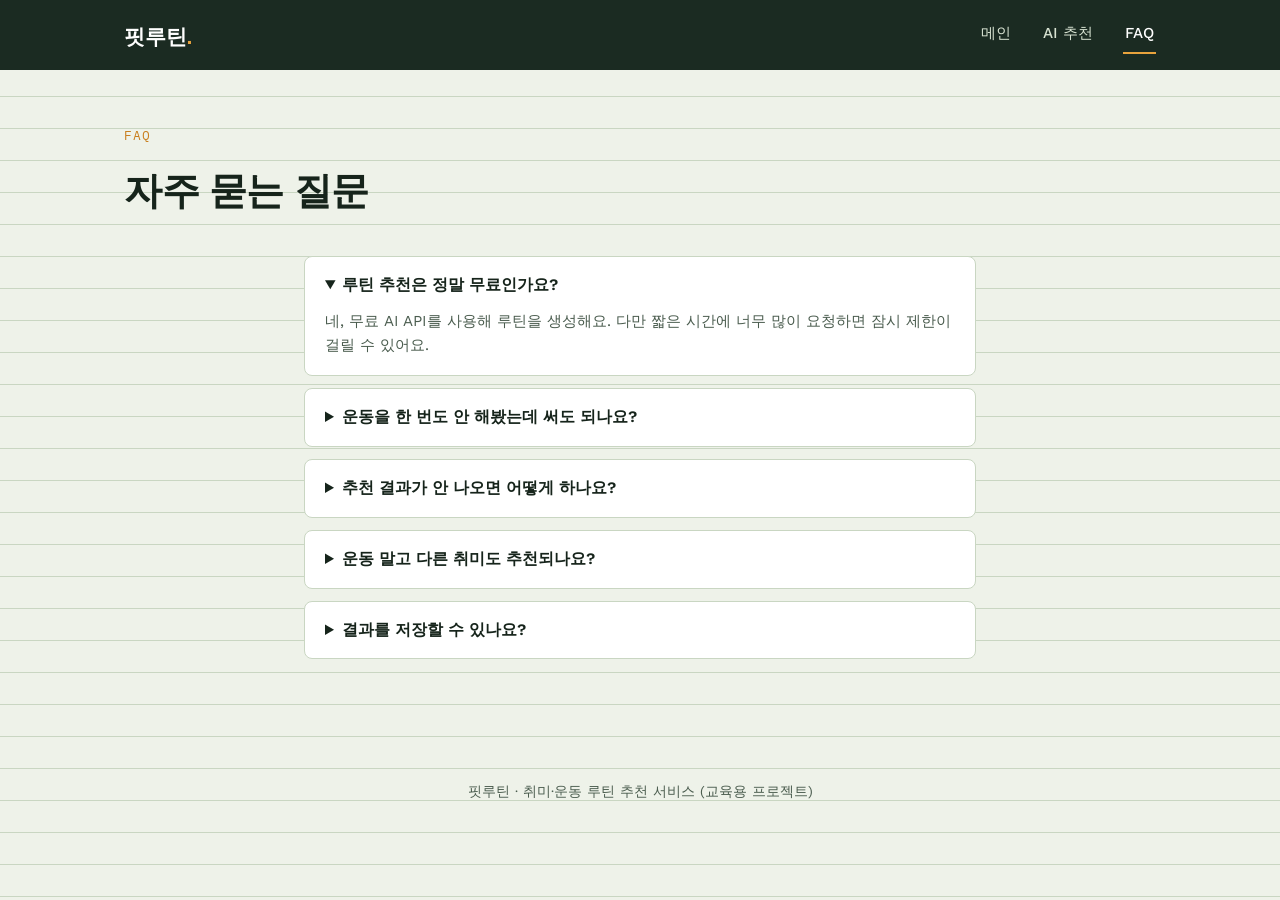
==== faq.html @ 35e96155 "Initial commit" ====
<!DOCTYPE html>
<html lang="ko">
<head>
<meta charset="UTF-8">
<meta name="viewport" content="width=device-width, initial-scale=1.0">
<title>FAQ | 핏루틴</title>
<link rel="stylesheet" href="css/style.css">
<link rel="preconnect" href="https://fonts.googleapis.com">
<link href="https://fonts.googleapis.com/css2?family=Oswald:wght@500;600;700&family=Work+Sans:wght@400;500;600&family=IBM+Plex+Mono:wght@500;600&display=swap" rel="stylesheet">
</head>
<body>

<header class="site-header">
  <div class="nav-wrap">
    <a href="index.html" class="logo">핏루틴<span class="logo-dot">.</span></a>
    <button class="nav-toggle" id="navToggle" aria-label="메뉴 열기" aria-expanded="false">
      <span></span><span></span><span></span>
    </button>
    <nav class="main-nav" id="mainNav">
      <a href="index.html">메인</a>
      <a href="recommend.html">AI 추천</a>
      <a href="faq.html" class="active">FAQ</a>
    </nav>
  </div>
</header>

<main class="faq-page">
  <section class="page-intro">
    <p class="eyebrow">FAQ</p>
    <h1>자주 묻는 질문</h1>
  </section>

  <section class="faq-list">
    <details class="faq-item" open>
      <summary>루틴 추천은 정말 무료인가요?</summary>
      <p>네, 무료 AI API를 사용해 루틴을 생성해요. 다만 짧은 시간에 너무 많이 요청하면 잠시 제한이 걸릴 수 있어요.</p>
    </details>
    <details class="faq-item">
      <summary>운동을 한 번도 안 해봤는데 써도 되나요?</summary>
      <p>물론이에요. 레벨을 '초급'으로 선택하면 무리 없는 강도로 루틴을 짜드려요.</p>
    </details>
    <details class="faq-item">
      <summary>추천 결과가 안 나오면 어떻게 하나요?</summary>
      <p>입력값이 비어있지 않은지 먼저 확인해주세요. 서버가 혼잡하거나 오류가 나면 화면에 안내 문구가 표시되며, 잠시 후 다시 시도하면 됩니다.</p>
    </details>
    <details class="faq-item">
      <summary>운동 말고 다른 취미도 추천되나요?</summary>
      <p>네, '관심사' 칸에 그림, 독서, 악기 등 원하는 취미를 자유롭게 입력하면 그에 맞는 루틴을 제안해드려요.</p>
    </details>
    <details class="faq-item">
      <summary>결과를 저장할 수 있나요?</summary>
      <p>현재는 화면 캡처로 저장하는 방식을 권장해요. 계정/저장 기능은 추후 업데이트 예정입니다.</p>
    </details>
  </section>
</main>

<footer class="site-footer">
  <p>핏루틴 · 취미·운동 루틴 추천 서비스 (교육용 프로젝트)</p>
</footer>

<script src="js/nav.js"></script>
</body>
</html>
---- css/style.css ----
/* ===== Design tokens ===== */
:root {
  --ink: #1B2B22;
  --paper: #EEF2E9;
  --paper-line: #C9D6C2;
  --amber: #E8A33D;
  --amber-deep: #C97F1E;
  --text: #16241B;
  --text-soft: #4A5C4E;
  --white: #FFFFFF;
  --danger: #B3452E;

  --font-display: 'Oswald', sans-serif;
  --font-body: 'Work Sans', sans-serif;
  --font-mono: 'IBM Plex Mono', monospace;

  --radius: 4px;
  --max-width: 1080px;
}

* { box-sizing: border-box; }

html { scroll-behavior: smooth; }

body {
  margin: 0;
  font-family: var(--font-body);
  color: var(--text);
  background: var(--paper);
  background-image: linear-gradient(var(--paper-line) 1px, transparent 1px);
  background-size: 100% 32px;
  line-height: 1.55;
}

a { color: inherit; }

h1, h2, h3 {
  font-family: var(--font-display);
  text-transform: none;
  letter-spacing: -0.01em;
  margin: 0 0 .4em;
}

:focus-visible {
  outline: 3px solid var(--amber-deep);
  outline-offset: 2px;
}

@media (prefers-reduced-motion: reduce) {
  * { animation: none !important; transition: none !important; }
}

/* ===== Header / Nav ===== */
.site-header {
  background: var(--ink);
  position: sticky;
  top: 0;
  z-index: 50;
}

.nav-wrap {
  max-width: var(--max-width);
  margin: 0 auto;
  padding: 16px 24px;
  display: flex;
  align-items: center;
  justify-content: space-between;
}

.logo {
  font-family: var(--font-display);
  font-size: 1.3rem;
  font-weight: 600;
  color: var(--white);
  text-decoration: none;
}
.logo-dot { color: var(--amber); }

.main-nav {
  display: flex;
  gap: 28px;
}

.main-nav a {
  color: #D8E3D2;
  text-decoration: none;
  font-weight: 500;
  font-size: .95rem;
  padding: 6px 2px;
  border-bottom: 2px solid transparent;
}
.main-nav a.active,
.main-nav a:hover {
  color: var(--white);
  border-bottom-color: var(--amber);
}

.nav-toggle {
  display: none;
  background: none;
  border: none;
  width: 32px;
  height: 24px;
  flex-direction: column;
  justify-content: space-between;
  cursor: pointer;
  padding: 0;
}
.nav-toggle span {
  display: block;
  height: 2px;
  background: var(--white);
  border-radius: 2px;
}

/* ===== Hero ===== */
.hero {
  max-width: var(--max-width);
  margin: 0 auto;
  padding: 64px 24px 40px;
  display: grid;
  grid-template-columns: 1.1fr 0.9fr;
  gap: 40px;
  align-items: center;
}

.eyebrow {
  font-family: var(--font-mono);
  font-size: .8rem;
  letter-spacing: .08em;
  text-transform: uppercase;
  color: var(--amber-deep);
  margin: 0 0 12px;
}

.hero h1 {
  font-size: clamp(2.2rem, 4.5vw, 3.4rem);
  line-height: 1.12;
  color: var(--ink);
}
.hero h1 .accent { color: var(--amber-deep); }

.hero-sub {
  color: var(--text-soft);
  font-size: 1.05rem;
  margin: 20px 0 28px;
}

.btn-primary {
  display: inline-block;
  background: var(--ink);
  color: var(--white);
  font-family: var(--font-display);
  font-weight: 600;
  letter-spacing: .02em;
  padding: 14px 26px;
  border: none;
  border-radius: var(--radius);
  text-decoration: none;
  cursor: pointer;
  font-size: 1rem;
  transition: background .15s ease, transform .15s ease;
}
.btn-primary:hover { background: var(--amber-deep); }
.btn-primary:active { transform: translateY(1px); }
.btn-primary:disabled { background: #8B978E; cursor: not-allowed; }

/* ===== Ticket (signature element) ===== */
.ticket {
  background: var(--white);
  border-radius: 10px;
  box-shadow: 0 18px 40px rgba(27, 43, 34, .16);
  overflow: hidden;
  position: relative;
}

.ticket::before {
  content: "";
  position: absolute;
  left: 0; right: 0;
  bottom: 84px;
  height: 0;
  border-top: 2px dashed var(--paper-line);
}

.ticket-top {
  background: var(--ink);
  color: var(--white);
  display: flex;
  justify-content: space-between;
  align-items: center;
  padding: 14px 20px;
  font-family: var(--font-mono);
  font-size: .78rem;
  letter-spacing: .06em;
}
.ticket-label { color: var(--amber); font-weight: 600; }

.ticket-days {
  list-style: none;
  margin: 0;
  padding: 20px 20px 28px;
  display: flex;
  flex-direction: column;
  gap: 12px;
}
.ticket-days li {
  display: flex;
  gap: 14px;
  align-items: baseline;
  font-size: .95rem;
}
.ticket-days .day {
  font-family: var(--font-mono);
  font-weight: 600;
  color: var(--amber-deep);
  min-width: 44px;
}

.ticket-stub {
  display: flex;
  justify-content: space-between;
  padding: 16px 20px;
  font-family: var(--font-mono);
  font-size: .78rem;
  color: var(--text-soft);
}

/* ===== Feature band ===== */
.section-band {
  background: var(--white);
  border-top: 1px solid var(--paper-line);
  border-bottom: 1px solid var(--paper-line);
}
.band-inner {
  max-width: var(--max-width);
  margin: 0 auto;
  padding: 48px 24px;
  display: grid;
  grid-template-columns: repeat(3, 1fr);
  gap: 32px;
}
.band-num {
  font-family: var(--font-mono);
  color: var(--amber-deep);
  font-size: .85rem;
}
.band-item h3 { font-size: 1.15rem; margin-top: 6px; }
.band-item p { color: var(--text-soft); font-size: .95rem; margin: 0; }

.cta-band {
  max-width: var(--max-width);
  margin: 0 auto;
  padding: 64px 24px 80px;
  text-align: center;
}
.cta-band h2 {
  font-size: clamp(1.5rem, 3vw, 2rem);
  margin-bottom: 24px;
}

.site-footer {
  text-align: center;
  padding: 28px 24px;
  color: var(--text-soft);
  font-size: .85rem;
}

/* ===== Recommend page ===== */
.page-intro {
  max-width: var(--max-width);
  margin: 0 auto;
  padding: 56px 24px 8px;
}
.page-intro h1 { font-size: clamp(1.8rem, 3.5vw, 2.4rem); }

.form-area {
  max-width: 560px;
  margin: 0 auto;
  padding: 24px 24px 16px;
}

#routineForm {
  background: var(--white);
  border-radius: 10px;
  padding: 28px;
  box-shadow: 0 10px 30px rgba(27,43,34,.08);
}

.field { margin-bottom: 20px; }
.field label {
  display: block;
  font-weight: 600;
  margin-bottom: 8px;
  font-size: .92rem;
}
.field input[type="text"],
.field select {
  width: 100%;
  padding: 12px 14px;
  border: 1px solid var(--paper-line);
  border-radius: var(--radius);
  font-family: var(--font-body);
  font-size: 1rem;
  background: var(--paper);
}
.field input:focus, .field select:focus { border-color: var(--amber-deep); }

.radio-row { display: flex; gap: 10px; }
.radio-pill { position: relative; }
.radio-pill input {
  position: absolute;
  opacity: 0;
  width: 100%; height: 100%;
  cursor: pointer;
}
.radio-pill span {
  display: inline-block;
  padding: 9px 18px;
  border: 1px solid var(--paper-line);
  border-radius: 999px;
  font-size: .9rem;
  color: var(--text-soft);
}
.radio-pill input:checked + span {
  background: var(--ink);
  color: var(--white);
  border-color: var(--ink);
}

#routineForm .btn-primary { width: 100%; text-align: center; }

.form-msg {
  min-height: 1.2em;
  margin: 14px 0 0;
  font-size: .9rem;
  text-align: center;
}
.form-msg.error { color: var(--danger); }
.form-msg.loading { color: var(--text-soft); font-family: var(--font-mono); }

.result-area {
  max-width: 560px;
  margin: 32px auto 64px;
  padding: 0 24px;
}
.result-body {
  padding: 4px 20px 24px;
  white-space: pre-wrap;
  font-size: .95rem;
  color: var(--text);
}

/* ===== FAQ page ===== */
.faq-list {
  max-width: 720px;
  margin: 0 auto;
  padding: 16px 24px 80px;
  display: flex;
  flex-direction: column;
  gap: 12px;
}
.faq-item {
  background: var(--white);
  border-radius: 8px;
  padding: 16px 20px;
  border: 1px solid var(--paper-line);
}
.faq-item summary {
  font-weight: 600;
  cursor: pointer;
  font-size: 1rem;
}
.faq-item p {
  color: var(--text-soft);
  margin: 12px 0 2px;
  font-size: .95rem;
}

/* ===== Responsive ===== */
@media (max-width: 860px) {
  .hero { grid-template-columns: 1fr; padding-top: 40px; }
  .band-inner { grid-template-columns: 1fr; gap: 28px; }
}

@media (max-width: 640px) {
  .main-nav {
    position: absolute;
    top: 100%;
    left: 0; right: 0;
    background: var(--ink);
    flex-direction: column;
    gap: 0;
    max-height: 0;
    overflow: hidden;
    transition: max-height .2s ease;
  }
  .main-nav.open { max-height: 220px; }
  .main-nav a {
    padding: 14px 24px;
    border-bottom: 1px solid rgba(255,255,255,.08);
  }
  .nav-toggle { display: flex; }
  .site-header { position: sticky; }

  .hero h1 { font-size: 2rem; }
  .radio-row { flex-wrap: wrap; }
  #routineForm { padding: 22px 18px; }
}
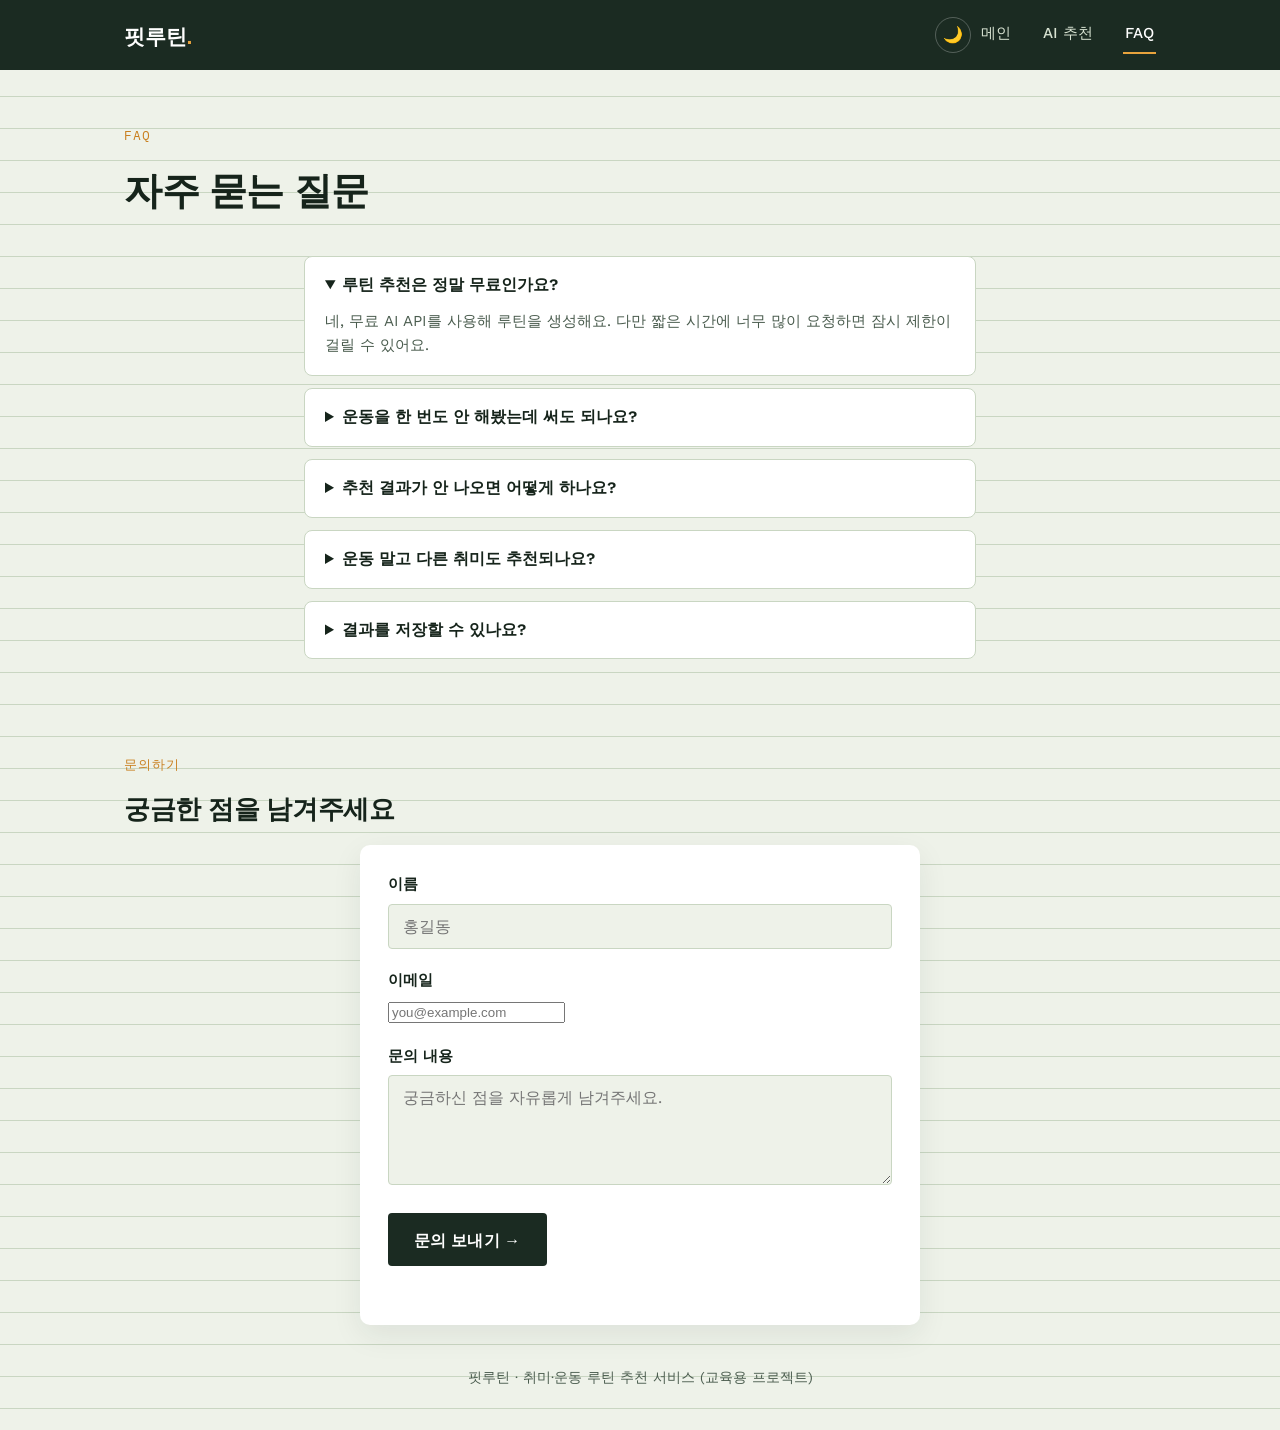
==== commit fbb99f8e: "Connect Formspree endpoint" ====
--- a/faq.html
+++ b/faq.html
@@ -2,6 +2,14 @@
 <html lang="ko">
 <head>
 <meta charset="UTF-8">
+<script>
+  (function () {
+    var saved = localStorage.getItem('fitroutine-theme');
+    if (saved === 'dark') {
+      document.documentElement.setAttribute('data-theme', 'dark');
+    }
+  })();
+</script>
 <meta name="viewport" content="width=device-width, initial-scale=1.0">
 <title>FAQ | 핏루틴</title>
 <link rel="stylesheet" href="css/style.css">
@@ -13,14 +21,17 @@
 <header class="site-header">
   <div class="nav-wrap">
     <a href="index.html" class="logo">핏루틴<span class="logo-dot">.</span></a>
-    <button class="nav-toggle" id="navToggle" aria-label="메뉴 열기" aria-expanded="false">
-      <span></span><span></span><span></span>
-    </button>
-    <nav class="main-nav" id="mainNav">
+    <div class="nav-right">
+      <button class="theme-toggle" id="themeToggle" type="button" aria-label="다크모드 전환">🌙</button>
+      <button class="nav-toggle" id="navToggle" aria-label="메뉴 열기" aria-expanded="false">
+        <span></span><span></span><span></span>
+      </button>
+      <nav class="main-nav" id="mainNav">
       <a href="index.html">메인</a>
       <a href="recommend.html">AI 추천</a>
       <a href="faq.html" class="active">FAQ</a>
-    </nav>
+      </nav>
+    </div>
   </div>
 </header>
 
@@ -52,12 +63,41 @@
       <p>현재는 화면 캡처로 저장하는 방식을 권장해요. 계정/저장 기능은 추후 업데이트 예정입니다.</p>
     </details>
   </section>
-</main>
+
+  <section class="contact-section">
+    <div class="page-intro" style="padding-top:16px;">
+      <p class="eyebrow">문의하기</p>
+      <h2 style="font-family:var(--font-display); font-size:1.6rem;">궁금한 점을 남겨주세요</h2>
+    </div>
+
+    <form id="contactForm" class="form-card" novalidate>
+      <div class="field">
+        <label for="contactName">이름</label>
+        <input type="text" id="contactName" name="name" placeholder="홍길동" required>
+      </div>
+
+      <div class="field">
+        <label for="contactEmail">이메일</label>
+        <input type="email" id="contactEmail" name="email" placeholder="you@example.com" required>
+      </div>
+
+      <div class="field">
+        <label for="contactMessage">문의 내용</label>
+        <textarea id="contactMessage" name="message" placeholder="궁금하신 점을 자유롭게 남겨주세요." required></textarea>
+      </div>
+
+      <button type="submit" class="btn-primary" id="contactSubmitBtn">문의 보내기 →</button>
+      <p class="form-msg" id="contactMsg" role="status" aria-live="polite"></p>
+    </form>
+  </section>
 
 <footer class="site-footer">
   <p>핏루틴 · 취미·운동 루틴 추천 서비스 (교육용 프로젝트)</p>
 </footer>
 
 <script src="js/nav.js"></script>
+<script src="js/theme.js"></script>
+<script src="js/contact.js"></script>
+<script defer src="/_vercel/insights/script.js"></script>
 </body>
 </html>
--- a/css/style.css
+++ b/css/style.css
@@ -7,7 +7,8 @@
   --amber-deep: #C97F1E;
   --text: #16241B;
   --text-soft: #4A5C4E;
-  --white: #FFFFFF;
+  --surface: #FFFFFF;
+  --on-ink: #FFFFFF;
   --danger: #B3452E;
 
   --font-display: 'Oswald', sans-serif;
@@ -16,6 +17,31 @@
 
   --radius: 4px;
   --max-width: 1080px;
+
+  color-scheme: light;
+  transition: background-color .25s ease, color .25s ease;
+}
+
+/* ===== Dark mode ===== */
+[data-theme="dark"] {
+  --ink: #0B140F;
+  --paper: #101C16;
+  --paper-line: #223529;
+  --text: #E7EFE7;
+  --text-soft: #9FB3A4;
+  --surface: #17241D;
+  --amber: #F0B15C;
+  --amber-deep: #E8A33D;
+  color-scheme: dark;
+}
+
+[data-theme="dark"] .ticket {
+  box-shadow: 0 18px 40px rgba(0, 0, 0, .45);
+}
+
+[data-theme="dark"] #routineForm,
+[data-theme="dark"] .section-band {
+  box-shadow: 0 10px 30px rgba(0, 0, 0, .3);
 }
 
 * { box-sizing: border-box; }
@@ -71,7 +97,7 @@
   font-family: var(--font-display);
   font-size: 1.3rem;
   font-weight: 600;
-  color: var(--white);
+  color: var(--on-ink);
   text-decoration: none;
 }
 .logo-dot { color: var(--amber); }
@@ -79,6 +105,12 @@
 .main-nav {
   display: flex;
   gap: 28px;
+}
+
+.nav-right {
+  display: flex;
+  align-items: center;
+  gap: 8px;
 }
 
 .main-nav a {
@@ -91,7 +123,7 @@
 }
 .main-nav a.active,
 .main-nav a:hover {
-  color: var(--white);
+  color: var(--on-ink);
   border-bottom-color: var(--amber);
 }
 
@@ -109,9 +141,27 @@
 .nav-toggle span {
   display: block;
   height: 2px;
-  background: var(--white);
+  background: var(--on-ink);
   border-radius: 2px;
 }
+
+.theme-toggle {
+  background: none;
+  border: 1px solid rgba(255,255,255,.25);
+  color: var(--on-ink);
+  width: 36px;
+  height: 36px;
+  border-radius: 999px;
+  cursor: pointer;
+  display: flex;
+  align-items: center;
+  justify-content: center;
+  margin-left: 12px;
+  font-size: 1rem;
+  line-height: 1;
+}
+.theme-toggle:hover { border-color: var(--amber); }
+
 
 /* ===== Hero ===== */
 .hero {
@@ -149,7 +199,7 @@
 .btn-primary {
   display: inline-block;
   background: var(--ink);
-  color: var(--white);
+  color: var(--on-ink);
   font-family: var(--font-display);
   font-weight: 600;
   letter-spacing: .02em;
@@ -167,7 +217,7 @@
 
 /* ===== Ticket (signature element) ===== */
 .ticket {
-  background: var(--white);
+  background: var(--surface);
   border-radius: 10px;
   box-shadow: 0 18px 40px rgba(27, 43, 34, .16);
   overflow: hidden;
@@ -185,7 +235,7 @@
 
 .ticket-top {
   background: var(--ink);
-  color: var(--white);
+  color: var(--on-ink);
   display: flex;
   justify-content: space-between;
   align-items: center;
@@ -228,7 +278,7 @@
 
 /* ===== Feature band ===== */
 .section-band {
-  background: var(--white);
+  background: var(--surface);
   border-top: 1px solid var(--paper-line);
   border-bottom: 1px solid var(--paper-line);
 }
@@ -281,7 +331,7 @@
 }
 
 #routineForm {
-  background: var(--white);
+  background: var(--surface);
   border-radius: 10px;
   padding: 28px;
   box-shadow: 0 10px 30px rgba(27,43,34,.08);
@@ -351,6 +401,29 @@
   color: var(--text);
 }
 
+/* ===== Contact form (bonus) ===== */
+.form-card {
+  background: var(--surface);
+  border-radius: 10px;
+  padding: 28px;
+  box-shadow: 0 10px 30px rgba(27,43,34,.08);
+  max-width: 560px;
+  margin: 0 auto;
+}
+.field textarea {
+  width: 100%;
+  padding: 12px 14px;
+  border: 1px solid var(--paper-line);
+  border-radius: var(--radius);
+  font-family: var(--font-body);
+  font-size: 1rem;
+  background: var(--paper);
+  resize: vertical;
+  min-height: 110px;
+}
+.field textarea:focus { border-color: var(--amber-deep); }
+.form-msg.success { color: var(--amber-deep); }
+
 /* ===== FAQ page ===== */
 .faq-list {
   max-width: 720px;
@@ -361,7 +434,7 @@
   gap: 12px;
 }
 .faq-item {
-  background: var(--white);
+  background: var(--surface);
   border-radius: 8px;
   padding: 16px 20px;
   border: 1px solid var(--paper-line);
@@ -400,7 +473,8 @@
     padding: 14px 24px;
     border-bottom: 1px solid rgba(255,255,255,.08);
   }
-  .nav-toggle { display: flex; }
+  .nav-toggle { display: flex; order: 2; }
+  .theme-toggle { order: 1; }
   .site-header { position: sticky; }
 
   .hero h1 { font-size: 2rem; }
